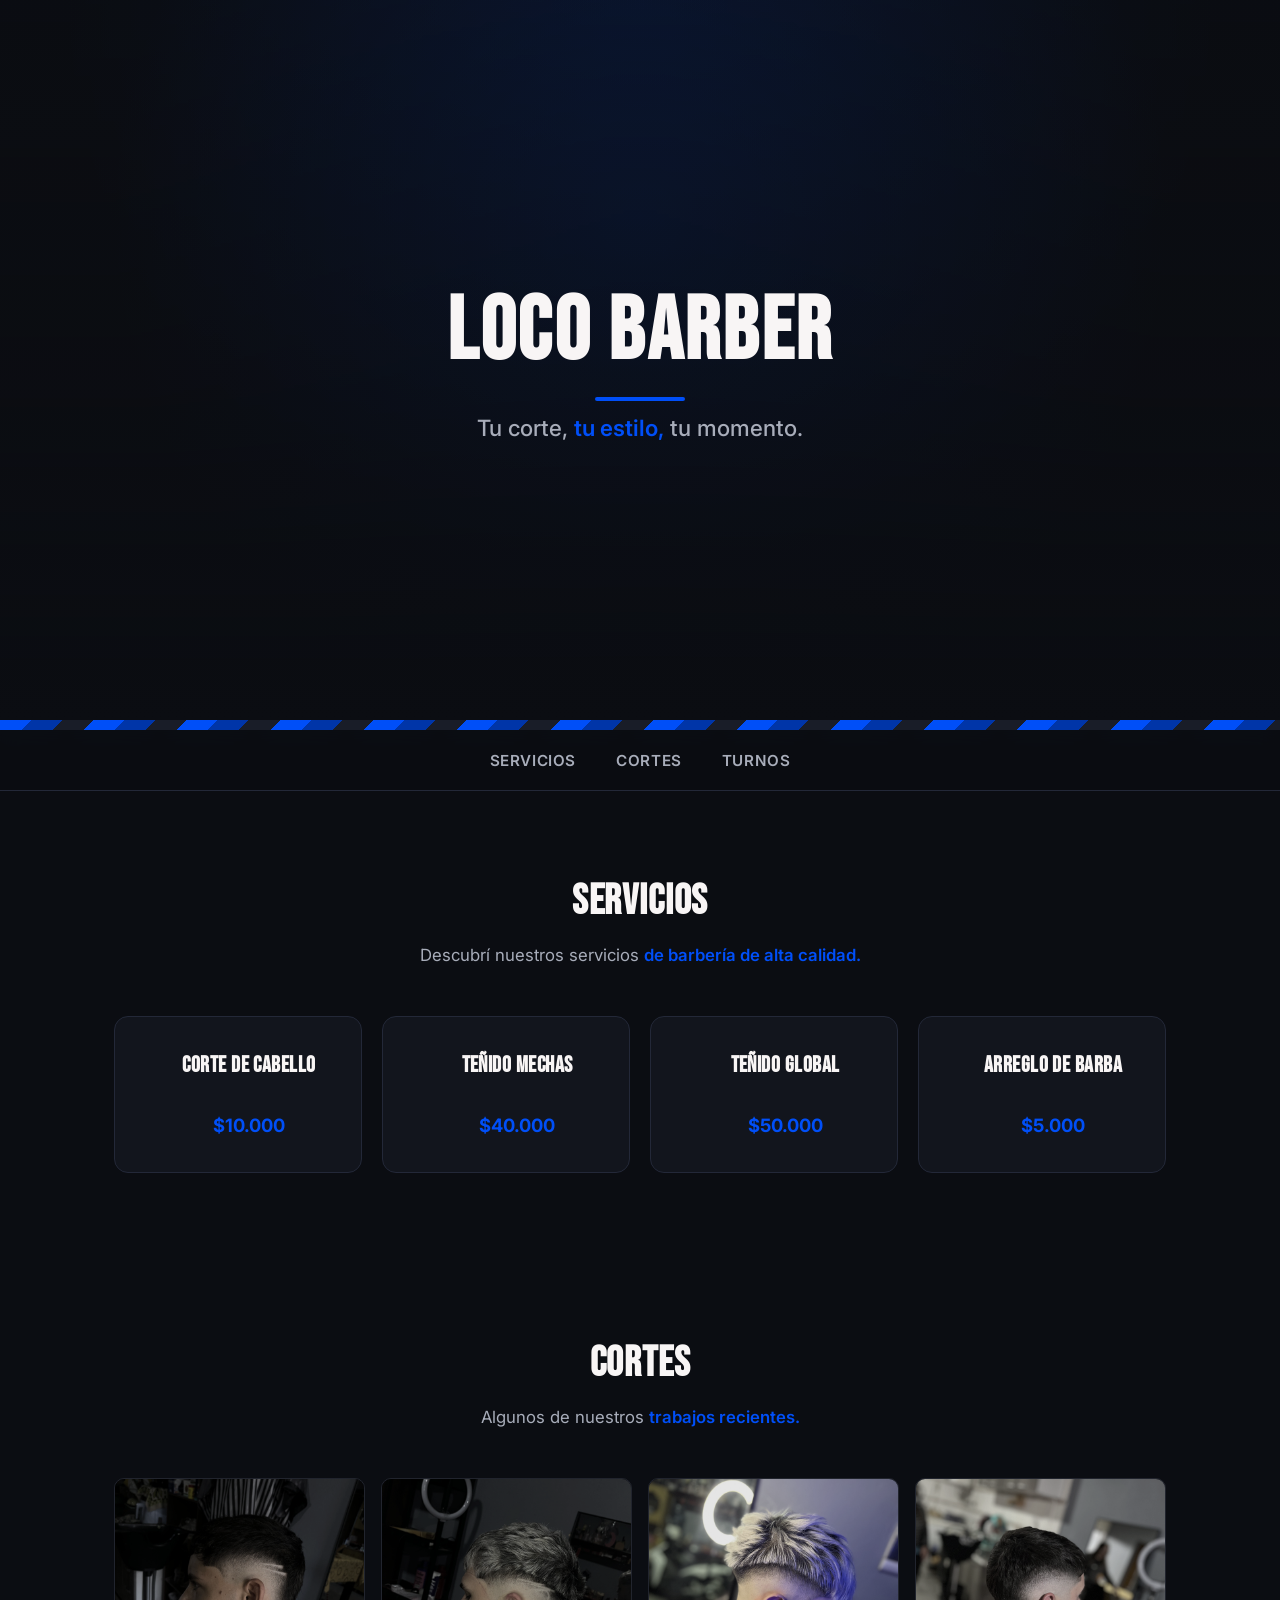
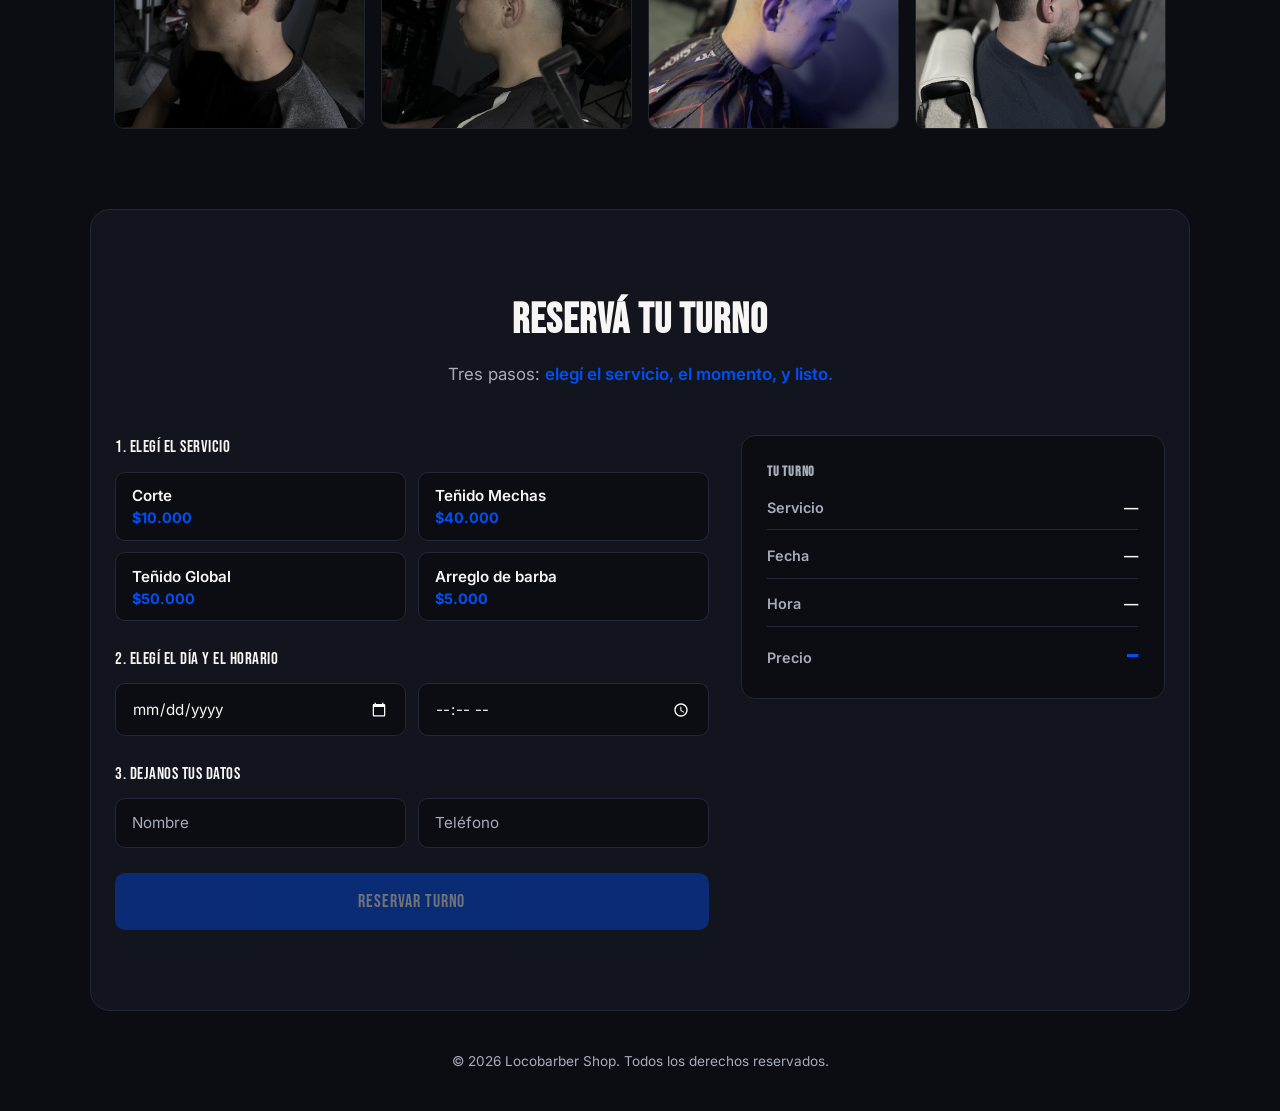
==== index.html @ 19f48268 "Primer commit de Locobarber" ====
<!DOCTYPE html>
<html lang="es">
<head>
    <meta charset="UTF-8">
    <meta name="viewport" content="width=device-width, initial-scale=1.0">
    <title>Locobarber Shop</title>

    <link rel="stylesheet" href="estilos.css">
</head>
<body>

    <!-- inicio de la pagina -->
    <div class="logo">
        <video
            class="logo-video"
            id="logoVideo"
            src="img/IMG_0545.MOV"
            poster="img/hero-poster.jpg"
            autoplay
            muted
            loop
            playsinline
        ></video>
        <div class="logo-overlay"></div>
        <div class="logo-contenido">
            <h1>Loco barber</h1>
            <h2>Tu corte, <span>tu estilo,</span> tu momento.</h2>
        </div>
    </div>

    <div class="franja"></div>

    <nav>
        <ul>
            <li><a href="#servicios">Servicios</a></li>
            <li><a href="#galeria">Cortes</a></li>
            <li><a href="#turnos">Turnos</a></li>
        </ul>
    </nav>

    <main>
        <!-- parte de servicios -->
        <section id="servicios">
            <h2>Servicios</h2>
            <p>Descubrí nuestros servicios <span>de barbería de alta calidad.</span></p>

            <div class="servicios">
                <div class="servicios">
                    <h3>Corte de cabello</h3>
                    <p>$10.000</p>
                </div>
                <div class="servicios">
                    <h3>Teñido Mechas</h3>
                    <p>$40.000</p>
                </div>
                <div class="servicios">
                    <h3>Teñido Global</h3>
                    <p>$50.000</p>
                </div>
                <div class="servicios">
                    <h3>Arreglo de barba</h3>
                    <p>$5.000</p>
                </div>
            </div>
        </section>

        <!-- galería -->
        <section id="galeria">
            <h2>Cortes</h2>
            <p>Algunos de nuestros <span>trabajos recientes.</span></p>

            <div class="galeria">
                <img src="img/IMG_0510_resultado.jpg" alt="Corte de cabello 1" loading="lazy">
                <img src="img/IMG_1416_resultado.jpg" alt="Corte de cabello 2" loading="lazy">
                <img src="img/IMG_0569_resultado.jpg" alt="Corte de cabello 3" loading="lazy">
                <img src="img/IMG_3129_resultado.jpg" alt="Corte de cabello 4" loading="lazy">
            </div>
        </section>

        <!-- parte de turnos -->
        <section id="turnos">
            <h2>Reservá tu turno</h2>
            <p>Tres pasos: <span>elegí el servicio, el momento, y listo.</span></p>

            <div class="turnos-wrap" id="turnosWrap">

                <form id="formulario" novalidate>

                    <div class="campo">
                        <label>1. Elegí el servicio</label>
                        <div class="chips" id="chipsServicio">
                            <button type="button" class="chip" data-valor="Corte" data-precio="$10.000">
                                <span class="chip-nombre">Corte</span>
                                <span class="chip-precio">$10.000</span>
                            </button>
                            <button type="button" class="chip" data-valor="Teñido Mechas" data-precio="$40.000">
                                <span class="chip-nombre">Teñido Mechas</span>
                                <span class="chip-precio">$40.000</span>
                            </button>
                            <button type="button" class="chip" data-valor="Teñido Global" data-precio="$50.000">
                                <span class="chip-nombre">Teñido Global</span>
                                <span class="chip-precio">$50.000</span>
                            </button>
                            <button type="button" class="chip" data-valor="Arreglo de barba" data-precio="$5.000">
                                <span class="chip-nombre">Arreglo de barba</span>
                                <span class="chip-precio">$5.000</span>
                            </button>
                        </div>
                        <input type="hidden" id="servicio" required>
                    </div>

                    <div class="campo">
                        <label>2. Elegí el día y el horario</label>
                        <div class="campo-fila">
                            <input type="date" id="fecha" aria-label="Fecha" required>
                            <input type="time" id="hora" aria-label="Hora" required>
                        </div>
                    </div>

                    <div class="campo">
                        <label>3. Dejanos tus datos</label>
                        <div class="campo-fila">
                            <input type="text" id="nombre" placeholder="Nombre" aria-label="Nombre" required>
                            <input type="tel" id="telefono" placeholder="Teléfono" aria-label="Teléfono" required>
                        </div>
                    </div>

                    <button type="submit" class="btn-reservar" id="btnReservar" disabled>
                        Reservar turno
                    </button>
                </form>

                <aside class="resumen" id="resumen" aria-live="polite">
                    <span class="resumen-etiqueta">Tu turno</span>
                    <div class="resumen-linea">
                        <span>Servicio</span>
                        <strong id="resServicio">—</strong>
                    </div>
                    <div class="resumen-linea">
                        <span>Fecha</span>
                        <strong id="resFecha">—</strong>
                    </div>
                    <div class="resumen-linea">
                        <span>Hora</span>
                        <strong id="resHora">—</strong>
                    </div>
                    <div class="resumen-linea resumen-precio">
                        <span>Precio</span>
                        <strong id="resPrecio">—</strong>
                    </div>
                </aside>

            </div>

            <div class="confirmacion" id="confirmacion" hidden>
                <div class="confirmacion-check">✓</div>
                <h3>¡Turno reservado!</h3>
                <p id="confirmacionTexto"></p>
                <button type="button" class="btn-reservar btn-secundario" id="btnNuevo">
                    Reservar otro turno
                </button>
            </div>
        </section>
    </main>

    <footer>
        <p>© 2026 Locobarber Shop. Todos los derechos reservados.</p>
    </footer>

    <script src="script.js"></script>
</body>
</html>
---- estilos.css ----
/* ============================================
   LOCOBARBER SHOP — hoja de estilos
   Paleta basada en el azul original:
   --azul (acento)   #004ff8
   --azul-profundo   #0035a8
   ============================================ */

@import url('https://fonts.googleapis.com/css2?family=Bebas+Neue&family=Inter:wght@400;500;600;700&display=swap');

:root{
    --azul: #004ff8;
    --azul-profundo: #0035a8;
    --fondo: #0b0d12;
    --superficie: #12151d;
    --superficie-2: #191d28;
    --borde: #232838;
    --texto: #f8f5f5;
    --texto-tenue: #a8adba;

    --display: 'Bebas Neue', sans-serif;
    --cuerpo: 'Inter', system-ui, sans-serif;
}

*{
    margin: 0;
    padding: 0;
    box-sizing: border-box;
}

html{
    scroll-behavior: smooth;
}

body{
    background: var(--fondo);
    color: var(--texto);
    font-family: var(--cuerpo);
    line-height: 1.5;
}

/* ---------- Franja de barbero (elemento de firma) ---------- */
.franja{
    height: 10px;
    width: 100%;
    background: repeating-linear-gradient(
        135deg,
        var(--azul) 0px,
        var(--azul) 22px,
        var(--azul-profundo) 22px,
        var(--azul-profundo) 44px,
        var(--superficie-2) 44px,
        var(--superficie-2) 66px
    );
}

/* ---------- Navegación ---------- */
nav{
    position: sticky;
    top: 0;
    z-index: 50;
    display: flex;
    justify-content: center;
    background: rgba(11, 13, 18, 0.85);
    backdrop-filter: blur(10px);
    border-bottom: 1px solid var(--borde);
}

nav ul{
    display: flex;
    gap: 2.5rem;
    list-style: none;
    padding: 1.1rem 1.5rem;
}

nav a{
    color: var(--texto-tenue);
    text-decoration: none;
    font-weight: 600;
    font-size: 0.95rem;
    letter-spacing: 0.04em;
    text-transform: uppercase;
    transition: color 0.2s ease;
    position: relative;
}

nav a::after{
    content: "";
    position: absolute;
    left: 0;
    bottom: -4px;
    width: 0;
    height: 2px;
    background: var(--azul);
    transition: width 0.25s ease;
}

nav a:hover{
    color: var(--texto);
}

nav a:hover::after{
    width: 100%;
}

/* ---------- Logo / Hero con video de fondo ---------- */
.logo{
    position: relative;
    min-height: min(88vh, 720px);
    display: flex;
    align-items: center;
    justify-content: center;
    text-align: center;
    overflow: hidden;
    background:
        radial-gradient(circle at 50% 0%, rgba(0, 79, 248, 0.16), transparent 60%),
        var(--fondo);
}

.logo-video{
    position: absolute;
    inset: 0;
    width: 100%;
    height: 100%;
    object-fit: cover;
    z-index: 0;
}

.logo-overlay{
    position: absolute;
    inset: 0;
    z-index: 1;
    background:
        linear-gradient(180deg, rgba(11, 13, 18, 0.55) 0%, rgba(11, 13, 18, 0.72) 55%, var(--fondo) 100%),
        radial-gradient(circle at 50% 30%, rgba(0, 79, 248, 0.18), transparent 65%);
}

.logo-contenido{
    position: relative;
    z-index: 2;
    padding: 5.5rem 1.5rem 4.5rem;
}

h1{
    font-family: var(--display);
    color: var(--texto);
    font-size: clamp(3rem, 9vw, 5.5rem);
    letter-spacing: 0.03em;
    text-align: center;
    line-height: 0.95;
}

h1 span,
.logo h1{
    color: var(--texto);
}

h1::after{
    content: "";
    display: block;
    width: 90px;
    height: 4px;
    margin: 1.4rem auto 0;
    background: var(--azul);
    border-radius: 2px;
}

h2{
    font-family: var(--display);
    color: var(--texto);
    font-size: clamp(1.8rem, 4vw, 2.6rem);
    letter-spacing: 0.02em;
    text-align: center;
    text-transform: uppercase;
}

.logo h2{
    font-family: var(--cuerpo);
    font-weight: 500;
    font-size: 1.4rem;
    text-transform: none;
    color: var(--texto-tenue);
    margin-top: 0.6rem;
    letter-spacing: normal;
}

span{
    color: var(--azul);
    font-weight: 600;
}

p{
    color: var(--texto-tenue);
    font-size: 1.05rem;
    text-align: center;
}

section{
    padding: 5rem 1.5rem;
    max-width: 1100px;
    margin: 0 auto;
}

section > h2{
    margin-bottom: 0.6rem;
}

section > p{
    max-width: 560px;
    margin: 0 auto 3rem;
}

/* ---------- Servicios ---------- */
.servicios{
    display: grid;
    grid-template-columns: repeat(auto-fit, minmax(220px, 1fr));
    gap: 1.25rem;
}

.servicios .servicios{
    background: var(--superficie);
    border: 1px solid var(--borde);
    border-radius: 14px;
    padding: 2rem 1.5rem;
    text-align: center;
    transition: transform 0.25s ease, border-color 0.25s ease, background 0.25s ease;
}

.servicios .servicios:hover{
    transform: translateY(-6px);
    border-color: var(--azul);
    background: var(--superficie-2);
}

.servicios h3{
    font-family: var(--display);
    letter-spacing: 0.02em;
    font-size: 1.4rem;
    color: var(--texto);
    margin-bottom: 0.6rem;
}

.servicios .servicios p{
    color: var(--azul);
    font-weight: 700;
    font-size: 1.15rem;
}

/* ---------- Galería ---------- */
.galeria{
    display: grid;
    grid-template-columns: repeat(auto-fit, minmax(200px, 1fr));
    gap: 1rem;
}

.galeria img{
    width: 100%;
    height: auto;
    object-fit: cover;
    border-radius: 10px;
    border: 1px solid var(--borde);
    filter: grayscale(35%) brightness(0.9);
    transition: filter 0.3s ease, transform 0.3s ease;
    background: var(--superficie);
}

.galeria img:hover{
    filter: grayscale(0%) brightness(1.05);
    transform: scale(1.05);
}

/* ---------- Turnos: flujo simple de reserva ---------- */
#turnos{
    background: var(--superficie);
    border-radius: 20px;
    border: 1px solid var(--borde);
}

.turnos-wrap{
    display: grid;
    grid-template-columns: 1.4fr 1fr;
    gap: 2rem;
    align-items: start;
}

form{
    display: flex;
    flex-direction: column;
    gap: 1.6rem;
}

.campo{
    text-align: left;
}

.campo > label{
    display: block;
    font-family: var(--display);
    letter-spacing: 0.03em;
    font-size: 1.05rem;
    color: var(--texto);
    margin-bottom: 0.7rem;
}

.campo-fila{
    display: grid;
    grid-template-columns: 1fr 1fr;
    gap: 0.8rem;
}

form input{
    width: 100%;
    padding: 0.9rem 1rem;
    border-radius: 10px;
    border: 1px solid var(--borde);
    background: var(--fondo);
    color: var(--texto);
    font-family: var(--cuerpo);
    font-size: 0.95rem;
    outline: none;
    color-scheme: dark;
    transition: border-color 0.2s ease, box-shadow 0.2s ease;
}

form input::placeholder{
    color: var(--texto-tenue);
}

form input:focus{
    border-color: var(--azul);
    box-shadow: 0 0 0 3px rgba(0, 79, 248, 0.25);
}

/* Chips de servicio */
.chips{
    display: grid;
    grid-template-columns: repeat(2, 1fr);
    gap: 0.7rem;
}

.chip{
    display: flex;
    flex-direction: column;
    align-items: flex-start;
    gap: 0.25rem;
    padding: 0.85rem 1rem;
    border-radius: 10px;
    border: 1px solid var(--borde);
    background: var(--fondo);
    cursor: pointer;
    text-align: left;
    font-family: var(--cuerpo);
    transition: border-color 0.2s ease, background 0.2s ease, transform 0.15s ease;
}

.chip:hover{
    border-color: var(--azul-profundo);
    transform: translateY(-2px);
}

.chip.activo{
    border-color: var(--azul);
    background: rgba(0, 79, 248, 0.12);
    box-shadow: 0 0 0 3px rgba(0, 79, 248, 0.18);
}

.chip-nombre{
    color: var(--texto);
    font-weight: 600;
    font-size: 0.95rem;
}

.chip-precio{
    color: var(--azul);
    font-weight: 700;
    font-size: 0.9rem;
}

/* Botón de reserva */
.btn-reservar{
    padding: 1.05rem;
    border: none;
    border-radius: 10px;
    background: var(--azul);
    color: #fff;
    font-family: var(--display);
    font-size: 1.15rem;
    letter-spacing: 0.05em;
    text-transform: uppercase;
    cursor: pointer;
    transition: background 0.2s ease, transform 0.15s ease, opacity 0.2s ease;
}

.btn-reservar:hover:not(:disabled){
    background: var(--azul-profundo);
    transform: translateY(-2px);
}

.btn-reservar:disabled{
    opacity: 0.4;
    cursor: not-allowed;
}

.btn-secundario{
    background: transparent;
    border: 1px solid var(--azul);
    color: var(--azul);
}

.btn-secundario:hover{
    background: rgba(0, 79, 248, 0.12);
    transform: translateY(-2px);
}

/* Resumen en vivo */
.resumen{
    background: var(--fondo);
    border: 1px solid var(--borde);
    border-radius: 14px;
    padding: 1.6rem;
    position: sticky;
    top: 5.5rem;
    display: flex;
    flex-direction: column;
    gap: 0.9rem;
}

.resumen-etiqueta{
    font-family: var(--display);
    letter-spacing: 0.05em;
    text-transform: uppercase;
    color: var(--texto-tenue);
    font-size: 0.85rem;
}

.resumen-linea{
    display: flex;
    justify-content: space-between;
    align-items: baseline;
    padding-bottom: 0.7rem;
    border-bottom: 1px solid var(--borde);
    font-size: 0.9rem;
}

.resumen-linea span{
    color: var(--texto-tenue);
    text-align: left;
}

.resumen-linea strong{
    color: var(--texto);
    font-weight: 600;
    text-align: right;
}

.resumen-precio{
    border-bottom: none;
    padding-bottom: 0;
}

.resumen-precio strong{
    color: var(--azul);
    font-family: var(--display);
    font-size: 1.3rem;
}

/* Confirmación */
.confirmacion{
    text-align: center;
    max-width: 420px;
    margin: 0 auto;
    padding: 1rem 0 0;
}

.confirmacion-check{
    width: 64px;
    height: 64px;
    margin: 0 auto 1rem;
    border-radius: 50%;
    background: var(--azul);
    color: #fff;
    font-size: 1.8rem;
    display: flex;
    align-items: center;
    justify-content: center;
}

.confirmacion h3{
    font-family: var(--display);
    letter-spacing: 0.02em;
    font-size: 1.8rem;
    color: var(--texto);
    text-transform: uppercase;
    margin-bottom: 0.6rem;
}

.confirmacion p{
    margin-bottom: 1.4rem;
}

@media (max-width: 760px){
    .turnos-wrap{
        grid-template-columns: 1fr;
    }
    .resumen{
        position: static;
    }
}

@media (max-width: 560px){
    .campo-fila,
    .chips{
        grid-template-columns: 1fr;
    }
}

/* ---------- Footer ---------- */
footer{
    padding: 2.5rem 1.5rem;
    text-align: center;
}

footer p{
    font-size: 0.85rem;
    color: var(--texto-tenue);
}

/* ---------- Accesibilidad: foco visible ---------- */
a:focus-visible,
button:focus-visible,
input:focus-visible,
select:focus-visible{
    outline: 2px solid var(--azul);
    outline-offset: 2px;
}

/* ---------- Movimiento reducido ---------- */
@media (prefers-reduced-motion: reduce){
    html{
        scroll-behavior: auto;
    }
    *{
        transition: none !important;
    }
    .logo-video{
        display: none;
    }
}
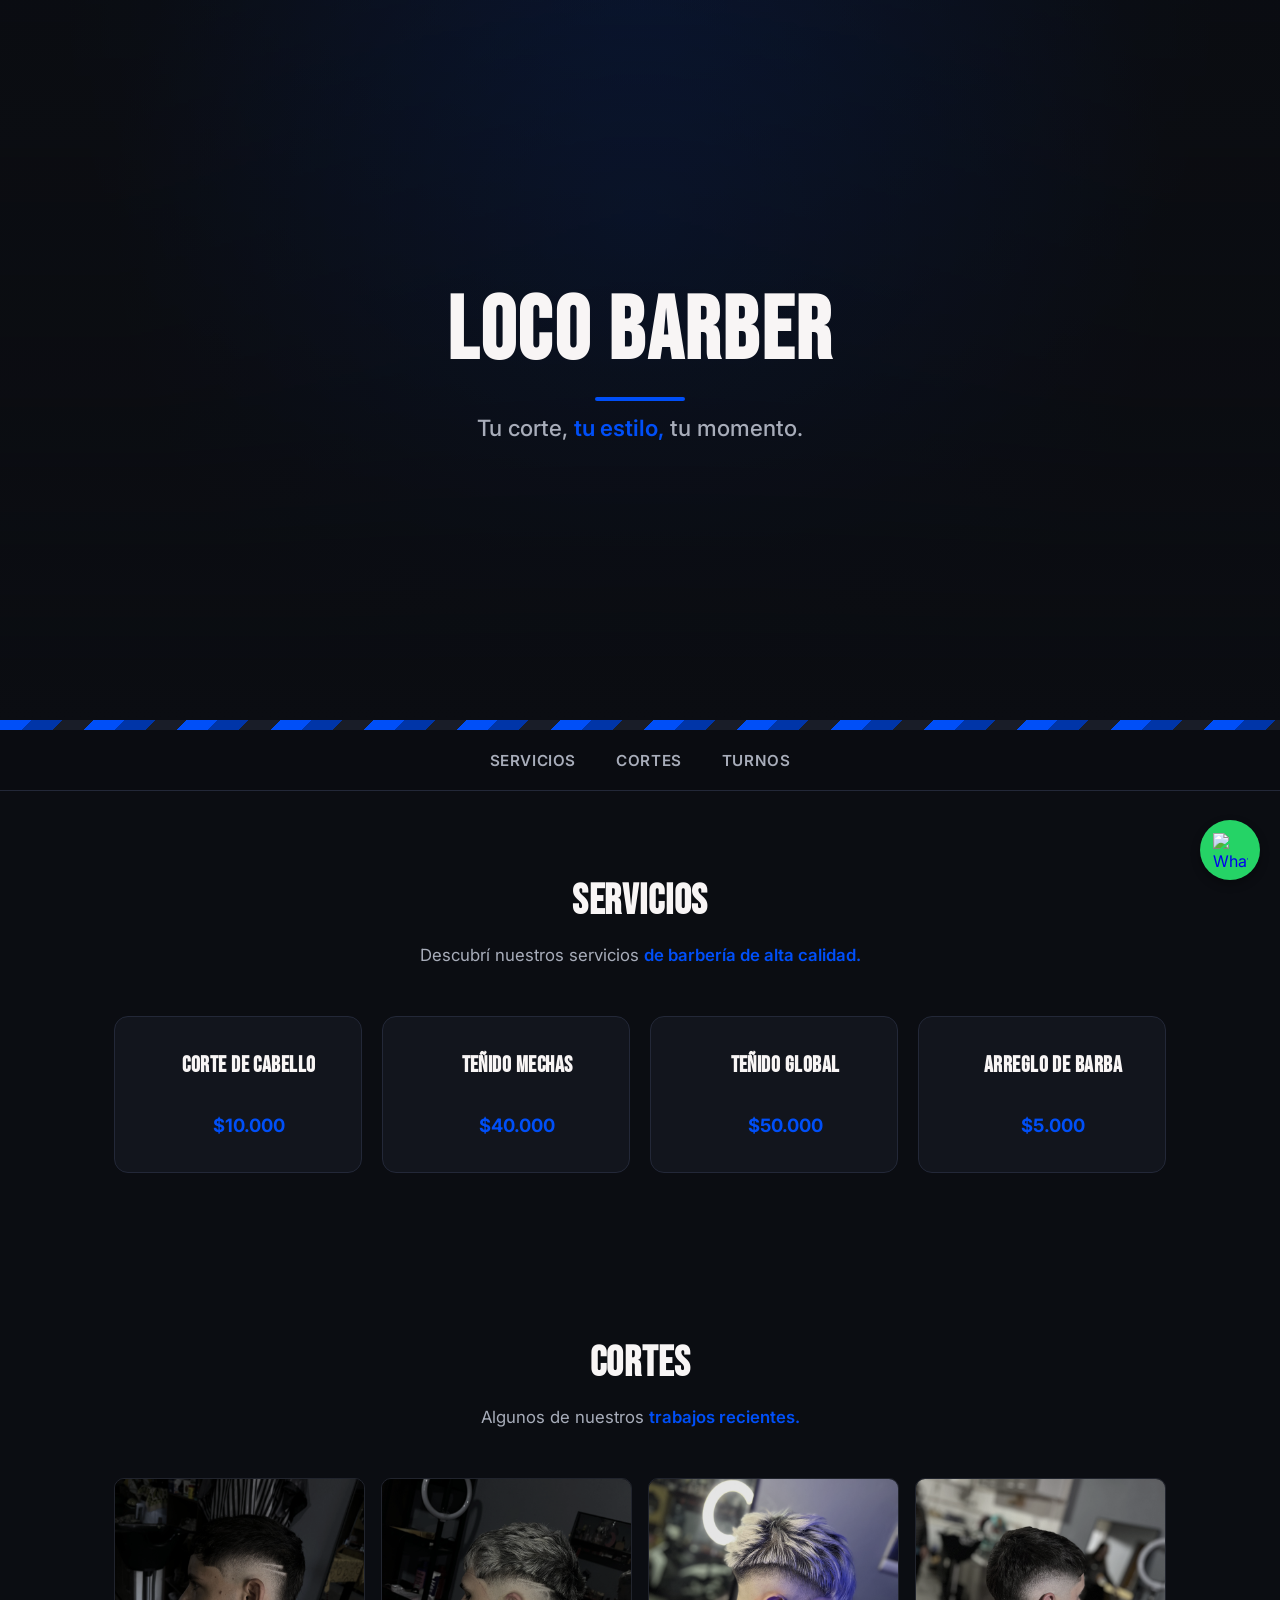
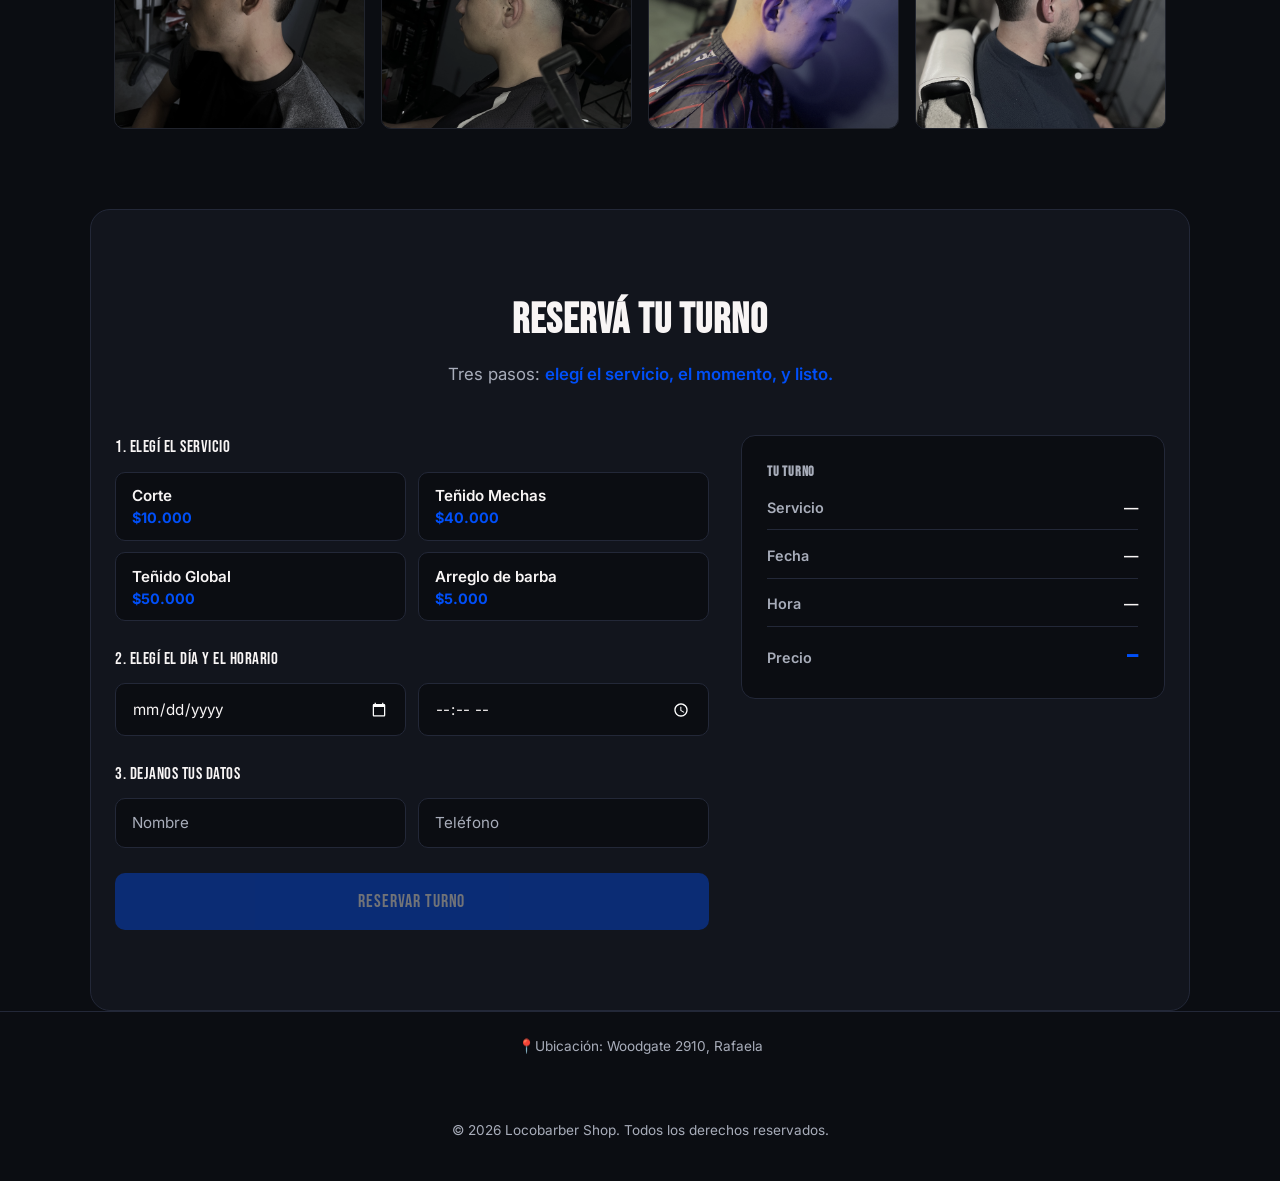
==== commit 513eeed3: "Agrego animaciones y boton de WhatsApp" ====
--- a/index.html
+++ b/index.html
@@ -22,9 +22,11 @@
             playsinline
         ></video>
         <div class="logo-overlay"></div>
+        
+        <!-- Contenedor agregado para que el texto esté por encima de la sombra del video -->
         <div class="logo-contenido">
-            <h1>Loco barber</h1>
-            <h2>Tu corte, <span>tu estilo,</span> tu momento.</h2>
+            <h1 class="titulo-animado">Loco barber</h1>
+            <h2 class="eslogan-animado">Tu corte, <span>tu estilo,</span> tu momento.</h2>
         </div>
     </div>
 
@@ -162,11 +164,20 @@
             </div>
         </section>
     </main>
-
+    <footer class="ubicacion">
+        <p>📍Ubicación: Woodgate 2910, Rafaela</p>
+    </footer>
     <footer>
         <p>© 2026 Locobarber Shop. Todos los derechos reservados.</p>
     </footer>
 
     <script src="script.js"></script>
+
+
+    
+    <!-- Botón de WhatsApp flotante -->
+    <a href="https://wa.me/5493492219775?text=Hola!%20Quiero%20consultar%20por%20un%20turno" class="whatsapp-btn" target="_blank" rel="noopener noreferrer">
+        <img src="https://upload.wikimedia.org/wikipedia/commons/6/6b/WhatsApp.svg" alt="WhatsApp de Loco Barber" />
+    </a>
 </body>
-</html>
+</html>
--- a/estilos.css
+++ b/estilos.css
@@ -523,6 +523,11 @@
     font-size: 0.85rem;
     color: var(--texto-tenue);
 }
+.ubicacion{
+    padding: 1.5rem;
+    text-align: center;
+    border-top: 1px solid var(--borde);
+}
 
 /* ---------- Accesibilidad: foco visible ---------- */
 a:focus-visible,
@@ -545,3 +550,65 @@
         display: none;
     }
 }
+
+
+/* ============================================
+   NUEVAS ANIMACIONES Y BOTÓN WHATSAPP
+   ============================================ */
+
+/* --- Animaciones de Inicio --- */
+@keyframes aparecer {
+    from {
+        opacity: 0;
+        transform: translateY(30px);
+    }
+    to {
+        opacity: 1;
+        transform: translateY(0);
+    }
+}
+
+.titulo-animado {
+    opacity: 1;
+    animation-name: aparecer;
+    animation-duration: 1s;
+    animation-timing-function: ease-out;
+    animation-fill-mode: forwards;
+}
+
+.eslogan-animado {
+    opacity: 0;
+    animation-name: aparecer;
+    animation-duration: 1s;
+    animation-timing-function: ease-out;
+    animation-delay: 0.5s;
+    animation-fill-mode: forwards;
+}
+
+/* --- Estilo Botón WhatsApp --- */
+.whatsapp-btn {
+    position: fixed;
+    bottom: 20px;
+    right: 20px;
+    width: 60px;
+    height: 60px;
+    background-color: #25d366;
+    border-radius: 50%;
+    box-shadow: 0px 4px 10px rgba(0, 0, 0, 0.3);
+    display: flex;
+    justify-content: center;
+    align-items: center;
+    z-index: 1000;
+    transition: transform 0.3s ease, box-shadow 0.3s ease;
+}
+
+.whatsapp-btn img {
+    width: 35px;
+    height: 35px;
+}
+
+.whatsapp-btn:hover {
+    transform: scale(1.1);
+    box-shadow: 0px 6px 15px rgba(0, 0, 0, 0.4);
+    background-color: #20b358;
+}
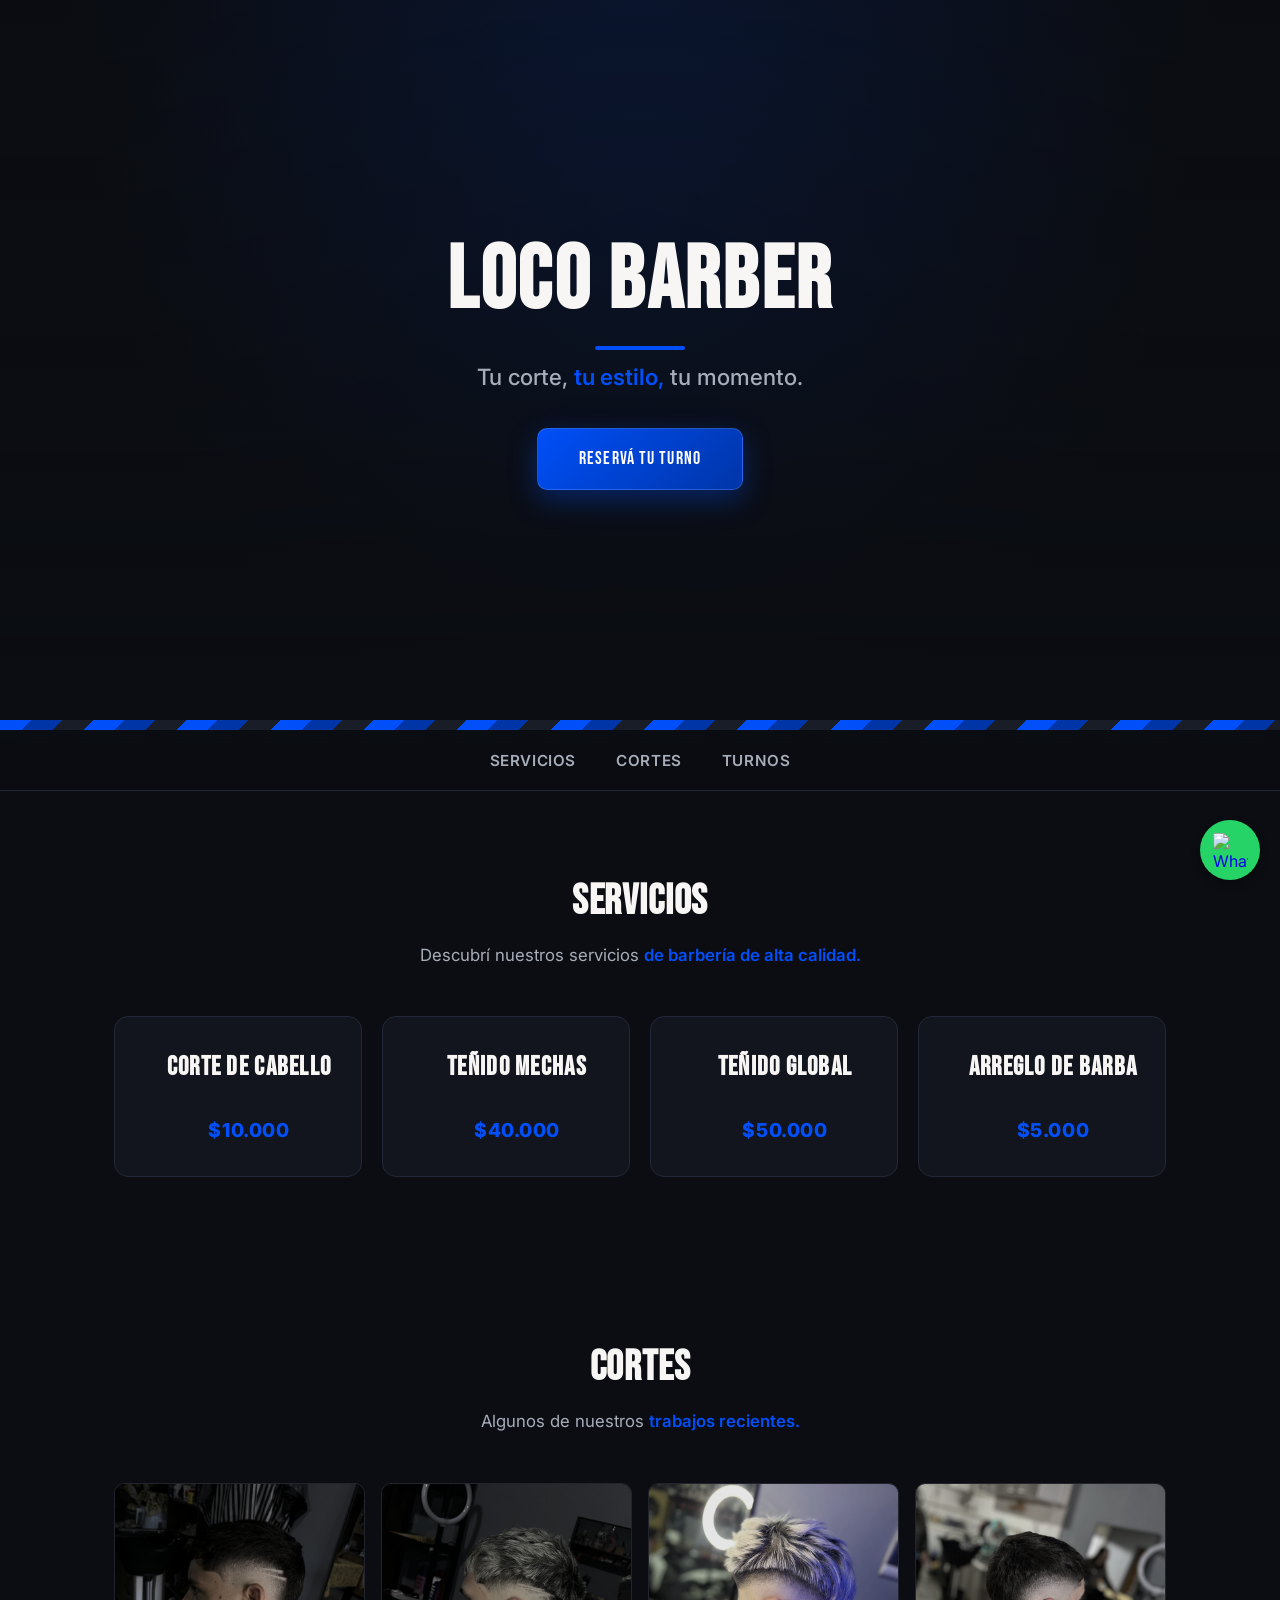
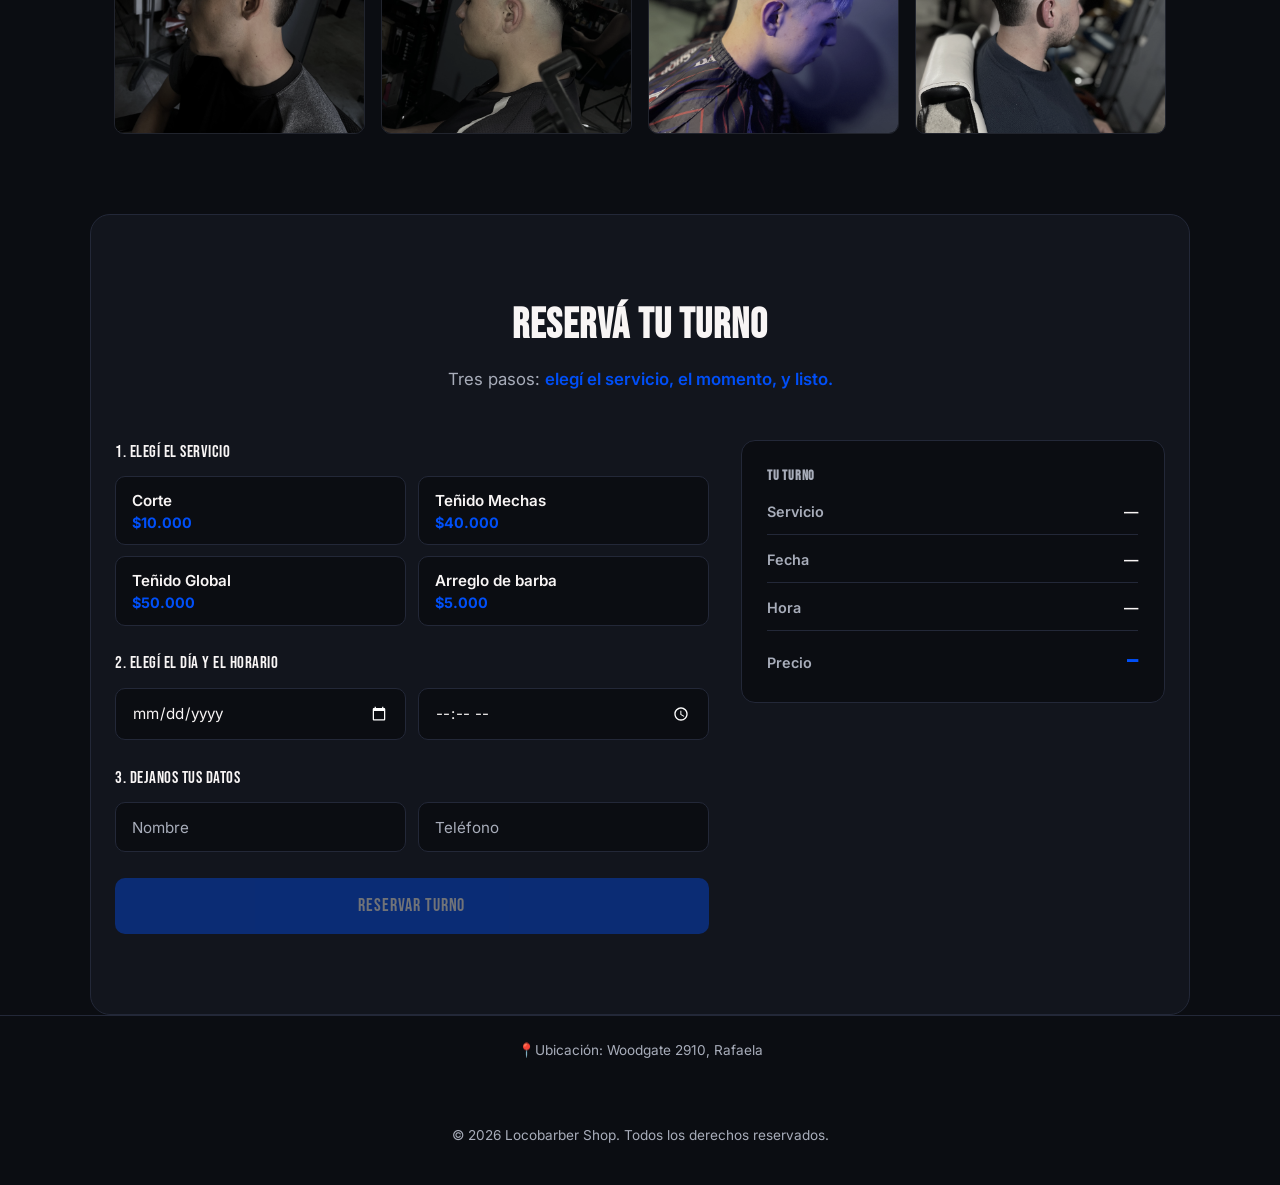
==== commit b93f5cd7: "actualizacion de index, estilos, script" ====
--- a/index.html
+++ b/index.html
@@ -27,6 +27,7 @@
         <div class="logo-contenido">
             <h1 class="titulo-animado">Loco barber</h1>
             <h2 class="eslogan-animado">Tu corte, <span>tu estilo,</span> tu momento.</h2>
+            <a href="#turnos" class="btn-hero boton-animado">Reservá tu turno</a>
         </div>
     </div>
 
@@ -47,22 +48,22 @@
             <p>Descubrí nuestros servicios <span>de barbería de alta calidad.</span></p>
 
             <div class="servicios">
-                <div class="servicios">
+                <button type="button" class="servicios" data-servicio="Corte">
                     <h3>Corte de cabello</h3>
                     <p>$10.000</p>
-                </div>
-                <div class="servicios">
+                </button>
+                <button type="button" class="servicios" data-servicio="Teñido Mechas">
                     <h3>Teñido Mechas</h3>
                     <p>$40.000</p>
-                </div>
-                <div class="servicios">
+                </button>
+                <button type="button" class="servicios" data-servicio="Teñido Global">
                     <h3>Teñido Global</h3>
                     <p>$50.000</p>
-                </div>
-                <div class="servicios">
+                </button>
+                <button type="button" class="servicios" data-servicio="Arreglo de barba">
                     <h3>Arreglo de barba</h3>
                     <p>$5.000</p>
-                </div>
+                </button>
             </div>
         </section>
 
--- a/estilos.css
+++ b/estilos.css
@@ -222,27 +222,68 @@
     border-radius: 14px;
     padding: 2rem 1.5rem;
     text-align: center;
-    transition: transform 0.25s ease, border-color 0.25s ease, background 0.25s ease;
+    transition: transform 0.25s ease, border-color 0.25s ease, background 0.25s ease, box-shadow 0.25s ease;
+    position: relative;
+    overflow: hidden;
+    width: 100%;
+    font: inherit;
+    color: inherit;
+    cursor: pointer;
+    appearance: none;
+    -webkit-appearance: none;
 }
 
 .servicios .servicios:hover{
     transform: translateY(-6px);
     border-color: var(--azul);
     background: var(--superficie-2);
+    box-shadow: 0 12px 30px rgba(0, 79, 248, 0.25);
+}
+
+.servicios .servicios:active{
+    transform: translateY(-3px) scale(0.97);
+}
+
+/* onda azul al tocar, igual que el botón del hero */
+.servicios .servicios::after{
+    content: "";
+    position: absolute;
+    top: 50%;
+    left: 50%;
+    width: 24px;
+    height: 24px;
+    background: rgba(0, 79, 248, 0.4);
+    border-radius: 50%;
+    transform: translate(-50%, -50%) scale(0);
+    opacity: 0;
+    pointer-events: none;
+}
+
+.servicios .servicios.clic::after{
+    animation: onda 0.6s ease-out;
+}
+
+@media (prefers-reduced-motion: reduce){
+    .servicios .servicios.clic::after{
+        animation: none;
+    }
 }
 
 .servicios h3{
     font-family: var(--display);
-    letter-spacing: 0.02em;
-    font-size: 1.4rem;
-    color: var(--texto);
-    margin-bottom: 0.6rem;
+    letter-spacing: 0.05em;
+    text-transform: uppercase;
+    font-size: 1.6rem;
+    color: var(--texto);
+    margin-bottom: 0.5rem;
 }
 
 .servicios .servicios p{
     color: var(--azul);
-    font-weight: 700;
-    font-size: 1.15rem;
+    font-family: var(--cuerpo);
+    font-weight: 800;
+    letter-spacing: 0.03em;
+    font-size: 1.2rem;
 }
 
 /* ---------- Galería ---------- */
@@ -585,6 +626,81 @@
     animation-fill-mode: forwards;
 }
 
+.boton-animado {
+    opacity: 0;
+    animation-name: aparecer;
+    animation-duration: 1s;
+    animation-timing-function: ease-out;
+    animation-delay: 1s;
+    animation-fill-mode: forwards;
+}
+
+/* --- Botón CTA del hero: "Reservá tu turno" --- */
+.btn-hero {
+    position: relative;
+    display: inline-block;
+    margin-top: 2.2rem;
+    padding: 1rem 2.6rem;
+    overflow: hidden;
+    background: linear-gradient(135deg, var(--azul), var(--azul-profundo));
+    color: #fff;
+    font-family: var(--display);
+    font-size: 1.15rem;
+    letter-spacing: 0.06em;
+    text-transform: uppercase;
+    text-decoration: none;
+    border-radius: 10px;
+    border: 1px solid rgba(255, 255, 255, 0.15);
+    box-shadow: 0 10px 28px rgba(0, 79, 248, 0.35);
+    transition: transform 0.2s ease, box-shadow 0.2s ease, background 0.3s ease;
+}
+
+.btn-hero:hover{
+    transform: translateY(-3px);
+    background: linear-gradient(135deg, var(--azul-profundo), var(--azul));
+    box-shadow: 0 14px 34px rgba(0, 79, 248, 0.5);
+}
+
+.btn-hero:active{
+    transform: translateY(-1px) scale(0.96);
+}
+
+/* onda expansiva al tocar el botón */
+.btn-hero::after{
+    content: "";
+    position: absolute;
+    top: 50%;
+    left: 50%;
+    width: 24px;
+    height: 24px;
+    background: rgba(255, 255, 255, 0.55);
+    border-radius: 50%;
+    transform: translate(-50%, -50%) scale(0);
+    opacity: 0;
+    pointer-events: none;
+}
+
+.btn-hero.clic::after{
+    animation: onda 0.6s ease-out;
+}
+
+@keyframes onda{
+    from{
+        transform: translate(-50%, -50%) scale(0);
+        opacity: 0.6;
+    }
+    to{
+        transform: translate(-50%, -50%) scale(9);
+        opacity: 0;
+    }
+}
+
+@media (prefers-reduced-motion: reduce){
+    .btn-hero.clic::after{
+        animation: none;
+    }
+}
+
 /* --- Estilo Botón WhatsApp --- */
 .whatsapp-btn {
     position: fixed;
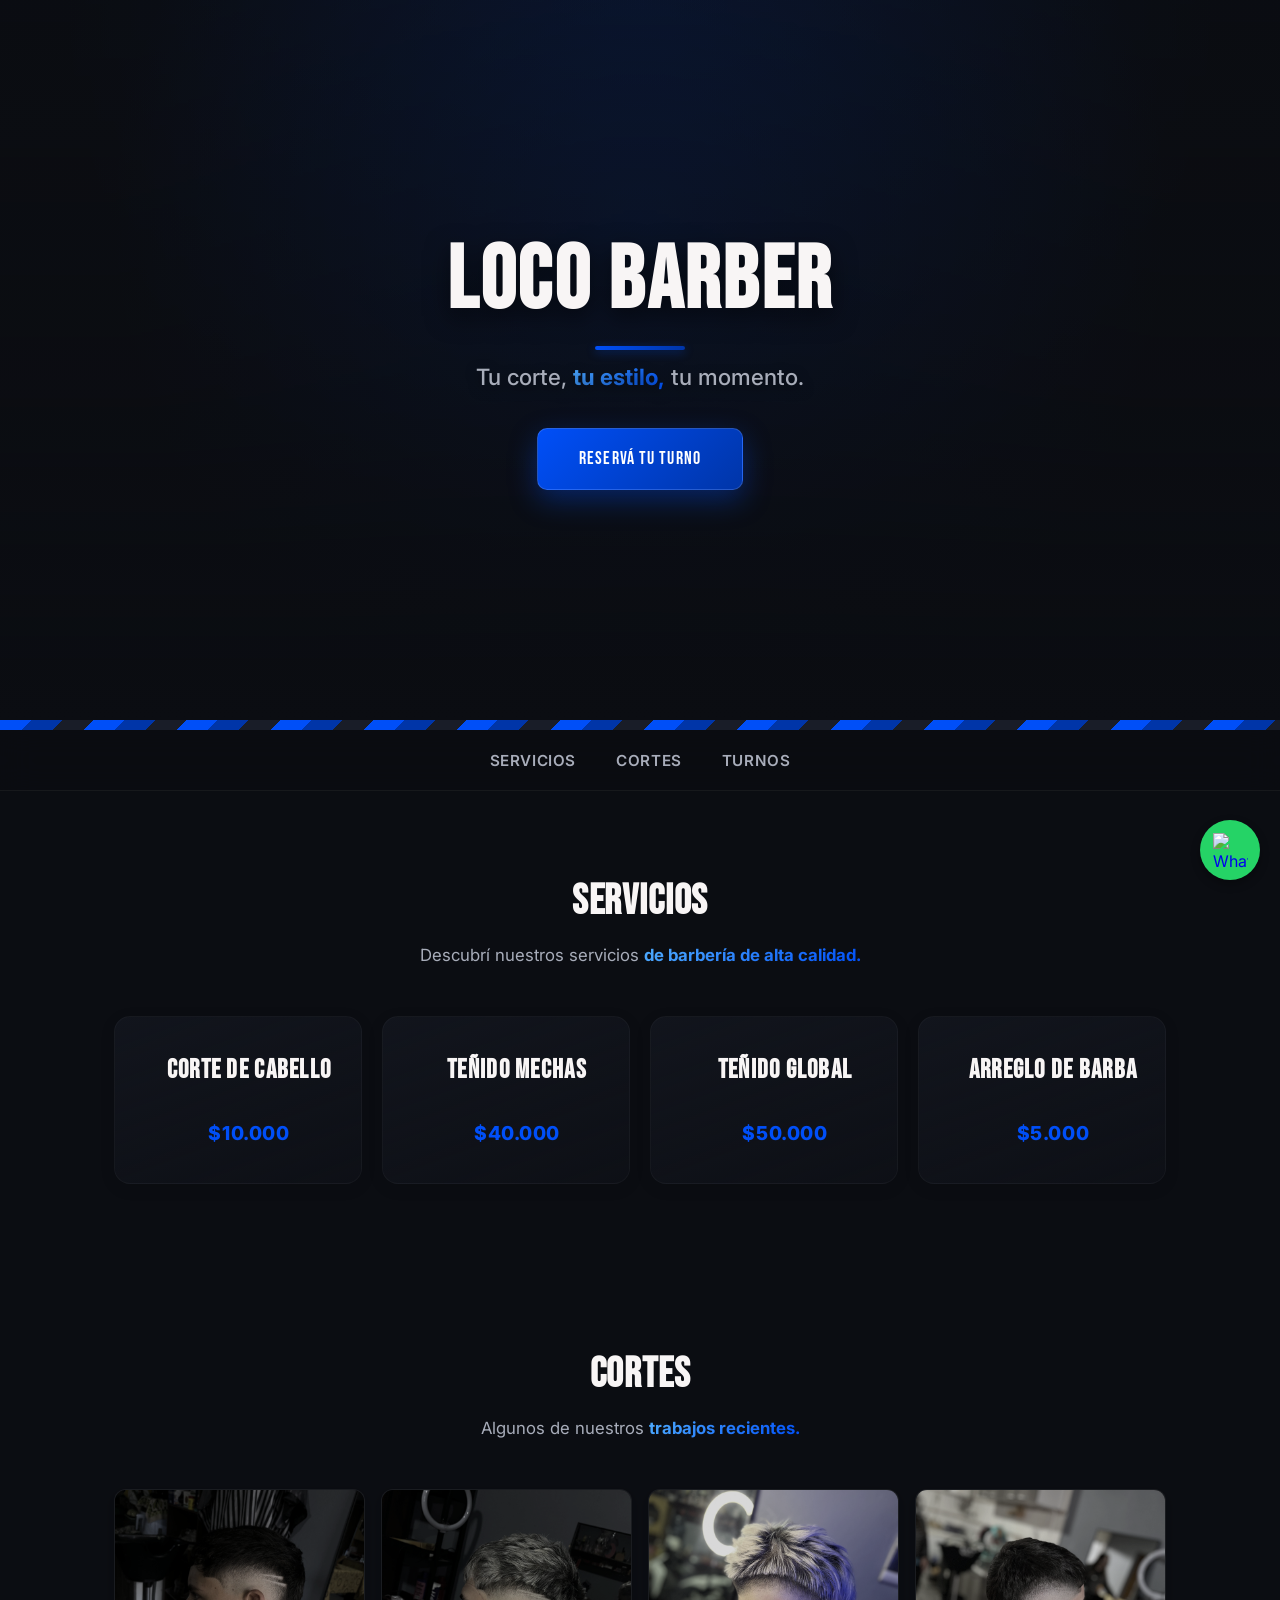
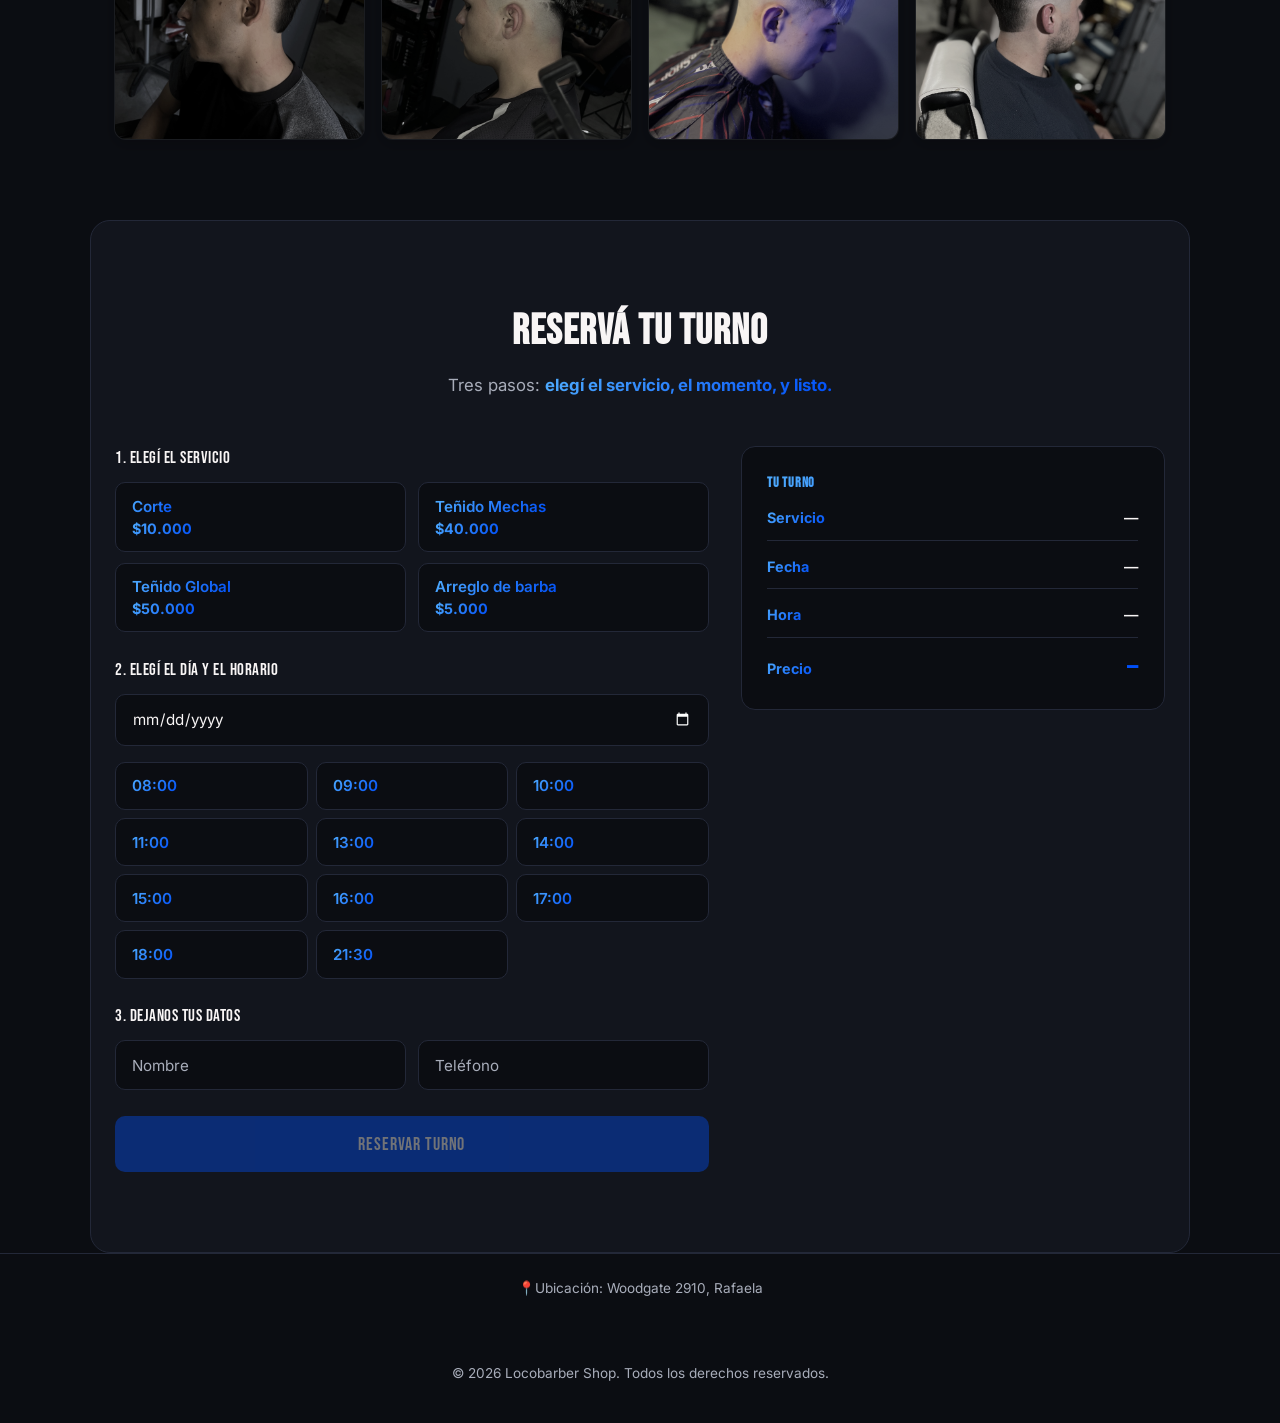
==== commit c1bb2ee1: "actualizacion de web, dise, y apartado de admin" ====
--- a/index.html
+++ b/index.html
@@ -4,7 +4,8 @@
     <meta charset="UTF-8">
     <meta name="viewport" content="width=device-width, initial-scale=1.0">
     <title>Locobarber Shop</title>
-
+    <meta name="description" content="Locobarber Shop - Barbería de alta calidad en Rafaela. Reservá tu turno para cortes, teñidos y arreglos de barba.">
+    <link rel="icon" href="img/Logo.png" >
     <link rel="stylesheet" href="estilos.css">
 </head>
 <body>
@@ -44,23 +45,23 @@
     <main>
         <!-- parte de servicios -->
         <section id="servicios">
-            <h2>Servicios</h2>
-            <p>Descubrí nuestros servicios <span>de barbería de alta calidad.</span></p>
+            <h2 class="reveal">Servicios</h2>
+            <p class="reveal">Descubrí nuestros servicios <span>de barbería de alta calidad.</span></p>
 
             <div class="servicios">
-                <button type="button" class="servicios" data-servicio="Corte">
+                <button type="button" class="servicios reveal" data-servicio="Corte">
                     <h3>Corte de cabello</h3>
                     <p>$10.000</p>
                 </button>
-                <button type="button" class="servicios" data-servicio="Teñido Mechas">
+                <button type="button" class="servicios reveal" data-servicio="Teñido Mechas">
                     <h3>Teñido Mechas</h3>
                     <p>$40.000</p>
                 </button>
-                <button type="button" class="servicios" data-servicio="Teñido Global">
+                <button type="button" class="servicios reveal" data-servicio="Teñido Global">
                     <h3>Teñido Global</h3>
                     <p>$50.000</p>
                 </button>
-                <button type="button" class="servicios" data-servicio="Arreglo de barba">
+                <button type="button" class="servicios reveal" data-servicio="Arreglo de barba">
                     <h3>Arreglo de barba</h3>
                     <p>$5.000</p>
                 </button>
@@ -69,14 +70,14 @@
 
         <!-- galería -->
         <section id="galeria">
-            <h2>Cortes</h2>
-            <p>Algunos de nuestros <span>trabajos recientes.</span></p>
+            <h2 class="reveal">Cortes</h2>
+            <p class="reveal">Algunos de nuestros <span>trabajos recientes.</span></p>
 
             <div class="galeria">
-                <img src="img/IMG_0510_resultado.jpg" alt="Corte de cabello 1" loading="lazy">
-                <img src="img/IMG_1416_resultado.jpg" alt="Corte de cabello 2" loading="lazy">
-                <img src="img/IMG_0569_resultado.jpg" alt="Corte de cabello 3" loading="lazy">
-                <img src="img/IMG_3129_resultado.jpg" alt="Corte de cabello 4" loading="lazy">
+                <img src="img/IMG_0510_resultado.jpg" alt="Corte de cabello 1" loading="lazy" class="reveal">
+                <img src="img/IMG_1416_resultado.jpg" alt="Corte de cabello 2" loading="lazy" class="reveal">
+                <img src="img/IMG_0569_resultado.jpg" alt="Corte de cabello 3" loading="lazy" class="reveal">
+                <img src="img/IMG_3129_resultado.jpg" alt="Corte de cabello 4" loading="lazy" class="reveal">
             </div>
         </section>
 
@@ -114,10 +115,25 @@
 
                     <div class="campo">
                         <label>2. Elegí el día y el horario</label>
-                        <div class="campo-fila">
-                            <input type="date" id="fecha" aria-label="Fecha" required>
-                            <input type="time" id="hora" aria-label="Hora" required>
+                        <!-- El calendario -->
+                        <input type="date" id="fecha" aria-label="Fecha" required style="margin-bottom: 1rem; width: 100%;">
+                        
+                        <!-- Los botones de horarios -->
+                        <div class="chips" id="chipsHora" style="grid-template-columns: repeat(3, 1fr); gap: 0.5rem;">
+                            <button type="button" class="chip chip-hora" data-hora="08:00"><span class="chip-nombre">08:00</span></button>
+                            <button type="button" class="chip chip-hora" data-hora="09:00"><span class="chip-nombre">09:00</span></button>
+                            <button type="button" class="chip chip-hora" data-hora="10:00"><span class="chip-nombre">10:00</span></button>
+                            <button type="button" class="chip chip-hora" data-hora="11:00"><span class="chip-nombre">11:00</span></button>
+                            <button type="button" class="chip chip-hora" data-hora="13:00"><span class="chip-nombre">13:00</span></button>
+                            <button type="button" class="chip chip-hora" data-hora="14:00"><span class="chip-nombre">14:00</span></button>
+                            <button type="button" class="chip chip-hora" data-hora="15:00"><span class="chip-nombre">15:00</span></button>
+                            <button type="button" class="chip chip-hora" data-hora="16:00"><span class="chip-nombre">16:00</span></button>
+                            <button type="button" class="chip chip-hora" data-hora="17:00"><span class="chip-nombre">17:00</span></button>
+                            <button type="button" class="chip chip-hora" data-hora="18:00"><span class="chip-nombre">18:00</span></button>
+                            <button type="button" class="chip chip-hora" data-hora="21:30"><span class="chip-nombre">21:30</span></button>
                         </div>
+                        <!-- Acá guardamos la hora seleccionada para mandarla a Python -->
+                        <input type="hidden" id="hora" required>
                     </div>
 
                     <div class="campo">
--- a/estilos.css
+++ b/estilos.css
@@ -60,9 +60,10 @@
     z-index: 50;
     display: flex;
     justify-content: center;
-    background: rgba(11, 13, 18, 0.85);
-    backdrop-filter: blur(10px);
-    border-bottom: 1px solid var(--borde);
+    background: rgba(11, 13, 18, 0.65);
+    backdrop-filter: blur(16px);
+    -webkit-backdrop-filter: blur(16px);
+    border-bottom: 1px solid rgba(255, 255, 255, 0.05);
 }
 
 nav ul{
@@ -147,6 +148,7 @@
     letter-spacing: 0.03em;
     text-align: center;
     line-height: 0.95;
+    text-shadow: 0 8px 24px rgba(0, 0, 0, 0.6);
 }
 
 h1 span,
@@ -160,8 +162,9 @@
     width: 90px;
     height: 4px;
     margin: 1.4rem auto 0;
-    background: var(--azul);
+    background: linear-gradient(90deg, var(--azul), var(--azul-profundo));
     border-radius: 2px;
+    box-shadow: 0 2px 10px rgba(0, 79, 248, 0.4);
 }
 
 h2{
@@ -181,11 +184,14 @@
     color: var(--texto-tenue);
     margin-top: 0.6rem;
     letter-spacing: normal;
+    text-shadow: 0 4px 12px rgba(0, 0, 0, 0.5);
 }
 
 span{
-    color: var(--azul);
-    font-weight: 600;
+    background: linear-gradient(135deg, #4facfe, var(--azul));
+    -webkit-background-clip: text;
+    -webkit-text-fill-color: transparent;
+    font-weight: 700;
 }
 
 p{
@@ -217,10 +223,10 @@
 }
 
 .servicios .servicios{
-    background: var(--superficie);
-    border: 1px solid var(--borde);
-    border-radius: 14px;
-    padding: 2rem 1.5rem;
+    background: linear-gradient(160deg, var(--superficie) 0%, rgba(18, 21, 29, 0.4) 100%);
+    border: 1px solid rgba(255, 255, 255, 0.03);
+    border-radius: 16px;
+    padding: 2.2rem 1.5rem;
     text-align: center;
     transition: transform 0.25s ease, border-color 0.25s ease, background 0.25s ease, box-shadow 0.25s ease;
     position: relative;
@@ -231,17 +237,18 @@
     cursor: pointer;
     appearance: none;
     -webkit-appearance: none;
+    box-shadow: 0 4px 15px rgba(0, 0, 0, 0.1);
 }
 
 .servicios .servicios:hover{
     transform: translateY(-6px);
-    border-color: var(--azul);
-    background: var(--superficie-2);
-    box-shadow: 0 12px 30px rgba(0, 79, 248, 0.25);
+    border-color: rgba(0, 79, 248, 0.4);
+    background: linear-gradient(160deg, var(--superficie-2) 0%, rgba(25, 29, 40, 0.6) 100%);
+    box-shadow: 0 12px 30px rgba(0, 79, 248, 0.15), 0 0 0 1px rgba(0, 79, 248, 0.1) inset;
 }
 
 .servicios .servicios:active{
-    transform: translateY(-3px) scale(0.97);
+    transform: translateY(-2px) scale(0.98);
 }
 
 /* onda azul al tocar, igual que el botón del hero */
@@ -297,16 +304,19 @@
     width: 100%;
     height: auto;
     object-fit: cover;
-    border-radius: 10px;
-    border: 1px solid var(--borde);
-    filter: grayscale(35%) brightness(0.9);
-    transition: filter 0.3s ease, transform 0.3s ease;
+    border-radius: 12px;
+    border: 1px solid rgba(255, 255, 255, 0.05);
+    filter: grayscale(40%) brightness(0.85);
+    transition: filter 0.3s ease, transform 0.3s ease, box-shadow 0.3s ease;
     background: var(--superficie);
+    box-shadow: 0 4px 15px rgba(0, 0, 0, 0.2);
 }
 
 .galeria img:hover{
     filter: grayscale(0%) brightness(1.05);
-    transform: scale(1.05);
+    transform: scale(1.03);
+    box-shadow: 0 10px 25px rgba(0, 79, 248, 0.2);
+    border-color: rgba(0, 79, 248, 0.3);
 }
 
 /* ---------- Turnos: flujo simple de reserva ---------- */
@@ -728,3 +738,28 @@
     box-shadow: 0px 6px 15px rgba(0, 0, 0, 0.4);
     background-color: #20b358;
 }
+
+/* --- Animaciones Reveal con Scroll --- */
+.reveal {
+    opacity: 0;
+    transform: translateY(40px);
+    transition: opacity 0.7s ease-out, transform 0.7s ease-out;
+}
+
+.reveal.visible {
+    opacity: 1;
+    transform: translateY(0);
+}
+
+/* Retraso escalonado para elementos hermanos */
+.servicios > .servicios:nth-child(1) { transition-delay: 0.1s; }
+.servicios > .servicios:nth-child(2) { transition-delay: 0.2s; }
+.servicios > .servicios:nth-child(3) { transition-delay: 0.3s; }
+.servicios > .servicios:nth-child(4) { transition-delay: 0.4s; }
+
+.galeria img:nth-child(1) { transition-delay: 0.1s; }
+.galeria img:nth-child(2) { transition-delay: 0.2s; }
+.galeria img:nth-child(3) { transition-delay: 0.3s; }
+.galeria img:nth-child(4) { transition-delay: 0.4s; }
+
+
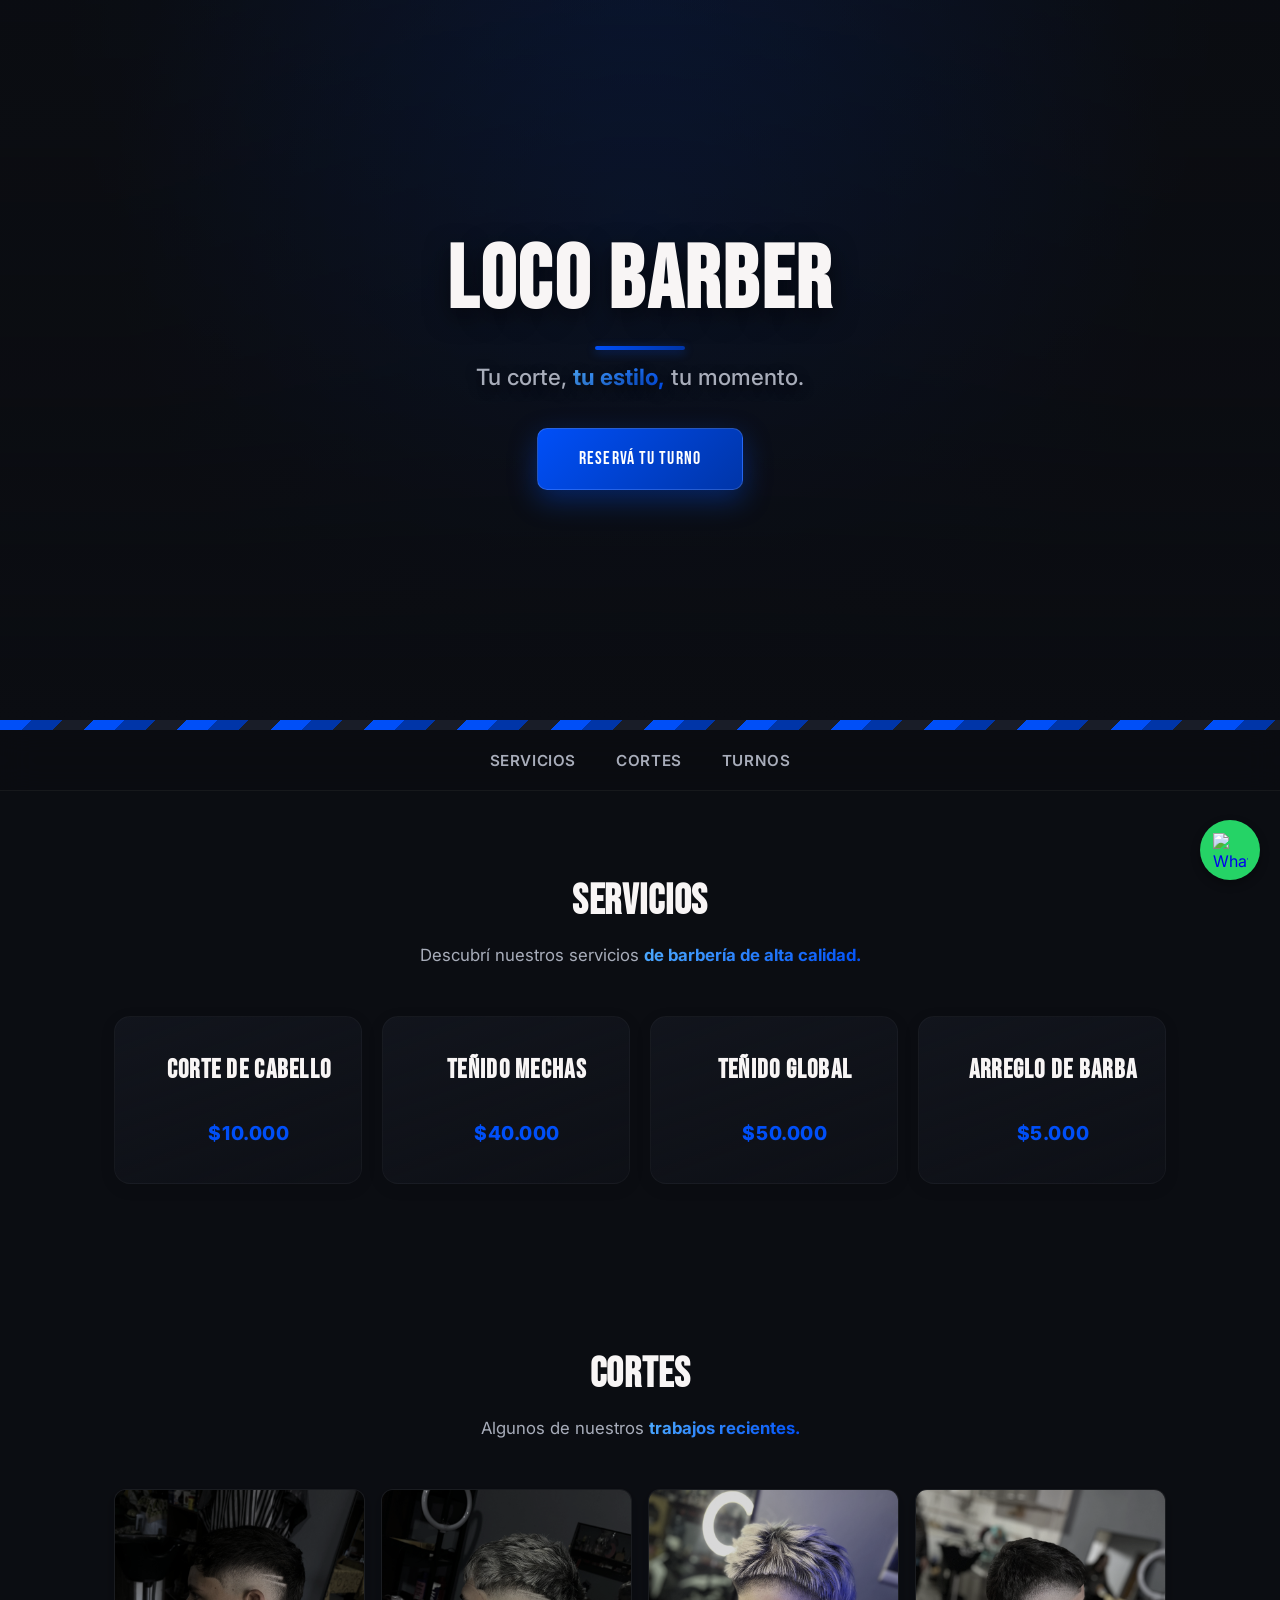
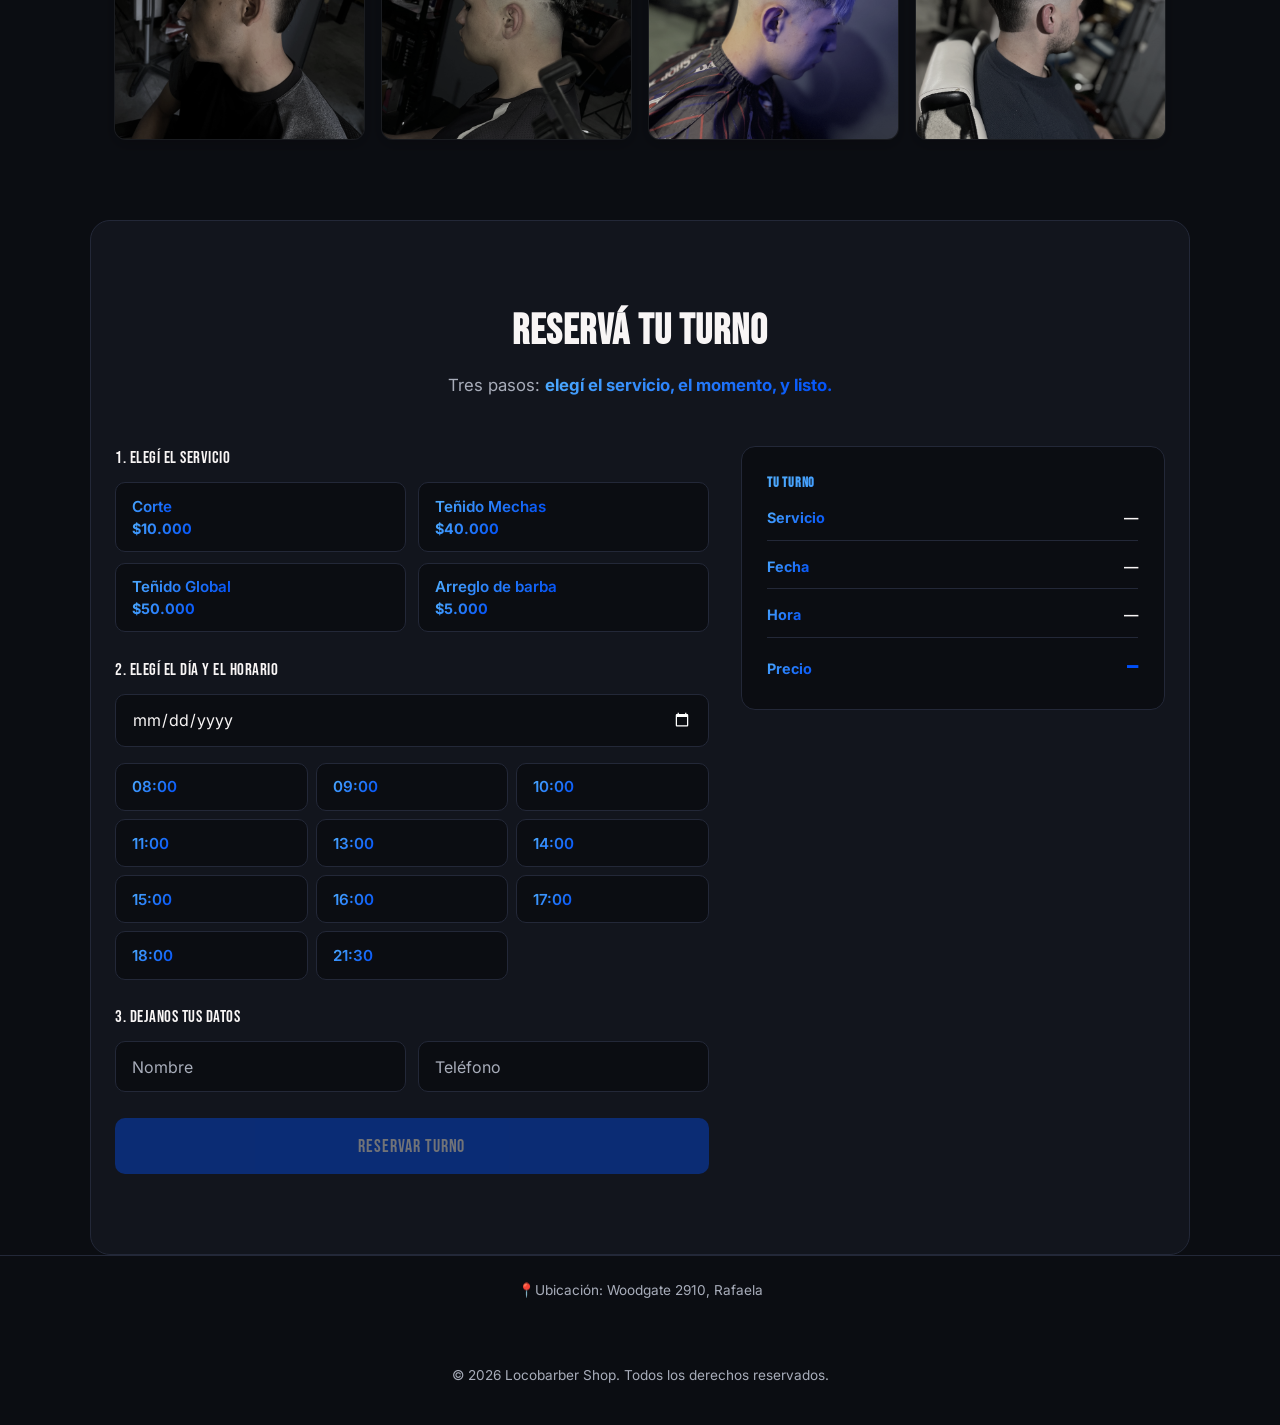
==== commit b8cf1950: "optimizacion de animaciones" ====
--- a/index.html
+++ b/index.html
@@ -26,9 +26,9 @@
         
         <!-- Contenedor agregado para que el texto esté por encima de la sombra del video -->
         <div class="logo-contenido">
-            <h1 class="titulo-animado">Loco barber</h1>
-            <h2 class="eslogan-animado">Tu corte, <span>tu estilo,</span> tu momento.</h2>
-            <a href="#turnos" class="btn-hero boton-animado">Reservá tu turno</a>
+            <h1>Loco barber</h1>
+            <h2>Tu corte, <span>tu estilo,</span> tu momento.</h2>
+            <a href="#turnos" class="btn-hero">Reservá tu turno</a>
         </div>
     </div>
 
@@ -45,23 +45,23 @@
     <main>
         <!-- parte de servicios -->
         <section id="servicios">
-            <h2 class="reveal">Servicios</h2>
-            <p class="reveal">Descubrí nuestros servicios <span>de barbería de alta calidad.</span></p>
+            <h2>Servicios</h2>
+            <p>Descubrí nuestros servicios <span>de barbería de alta calidad.</span></p>
 
             <div class="servicios">
-                <button type="button" class="servicios reveal" data-servicio="Corte">
+                <button type="button" class="servicios" data-servicio="Corte">
                     <h3>Corte de cabello</h3>
                     <p>$10.000</p>
                 </button>
-                <button type="button" class="servicios reveal" data-servicio="Teñido Mechas">
+                <button type="button" class="servicios" data-servicio="Teñido Mechas">
                     <h3>Teñido Mechas</h3>
                     <p>$40.000</p>
                 </button>
-                <button type="button" class="servicios reveal" data-servicio="Teñido Global">
+                <button type="button" class="servicios" data-servicio="Teñido Global">
                     <h3>Teñido Global</h3>
                     <p>$50.000</p>
                 </button>
-                <button type="button" class="servicios reveal" data-servicio="Arreglo de barba">
+                <button type="button" class="servicios" data-servicio="Arreglo de barba">
                     <h3>Arreglo de barba</h3>
                     <p>$5.000</p>
                 </button>
@@ -70,14 +70,14 @@
 
         <!-- galería -->
         <section id="galeria">
-            <h2 class="reveal">Cortes</h2>
-            <p class="reveal">Algunos de nuestros <span>trabajos recientes.</span></p>
+            <h2>Cortes</h2>
+            <p>Algunos de nuestros <span>trabajos recientes.</span></p>
 
             <div class="galeria">
-                <img src="img/IMG_0510_resultado.jpg" alt="Corte de cabello 1" loading="lazy" class="reveal">
-                <img src="img/IMG_1416_resultado.jpg" alt="Corte de cabello 2" loading="lazy" class="reveal">
-                <img src="img/IMG_0569_resultado.jpg" alt="Corte de cabello 3" loading="lazy" class="reveal">
-                <img src="img/IMG_3129_resultado.jpg" alt="Corte de cabello 4" loading="lazy" class="reveal">
+                <img src="img/IMG_0510_resultado.jpg" alt="Corte de cabello 1" loading="lazy">
+                <img src="img/IMG_1416_resultado.jpg" alt="Corte de cabello 2" loading="lazy">
+                <img src="img/IMG_0569_resultado.jpg" alt="Corte de cabello 3" loading="lazy">
+                <img src="img/IMG_3129_resultado.jpg" alt="Corte de cabello 4" loading="lazy">
             </div>
         </section>
 
--- a/estilos.css
+++ b/estilos.css
@@ -25,10 +25,12 @@
     margin: 0;
     padding: 0;
     box-sizing: border-box;
+    -webkit-tap-highlight-color: transparent;
 }
 
 html{
     scroll-behavior: smooth;
+    scroll-padding-top: 70px;
 }
 
 body{
@@ -36,6 +38,8 @@
     color: var(--texto);
     font-family: var(--cuerpo);
     line-height: 1.5;
+    overflow-x: hidden;
+    width: 100%;
 }
 
 /* ---------- Franja de barbero (elemento de firma) ---------- */
@@ -71,6 +75,7 @@
     gap: 2.5rem;
     list-style: none;
     padding: 1.1rem 1.5rem;
+    flex-wrap: wrap;
 }
 
 nav a{
@@ -144,7 +149,7 @@
 h1{
     font-family: var(--display);
     color: var(--texto);
-    font-size: clamp(3rem, 9vw, 5.5rem);
+    font-size: clamp(2.5rem, 8vw, 5.5rem);
     letter-spacing: 0.03em;
     text-align: center;
     line-height: 0.95;
@@ -251,31 +256,6 @@
     transform: translateY(-2px) scale(0.98);
 }
 
-/* onda azul al tocar, igual que el botón del hero */
-.servicios .servicios::after{
-    content: "";
-    position: absolute;
-    top: 50%;
-    left: 50%;
-    width: 24px;
-    height: 24px;
-    background: rgba(0, 79, 248, 0.4);
-    border-radius: 50%;
-    transform: translate(-50%, -50%) scale(0);
-    opacity: 0;
-    pointer-events: none;
-}
-
-.servicios .servicios.clic::after{
-    animation: onda 0.6s ease-out;
-}
-
-@media (prefers-reduced-motion: reduce){
-    .servicios .servicios.clic::after{
-        animation: none;
-    }
-}
-
 .servicios h3{
     font-family: var(--display);
     letter-spacing: 0.05em;
@@ -366,7 +346,7 @@
     background: var(--fondo);
     color: var(--texto);
     font-family: var(--cuerpo);
-    font-size: 0.95rem;
+    font-size: 1rem;
     outline: none;
     color-scheme: dark;
     transition: border-color 0.2s ease, box-shadow 0.2s ease;
@@ -549,6 +529,14 @@
 }
 
 @media (max-width: 760px){
+    section {
+        padding: 3.5rem 1.2rem;
+    }
+    nav ul {
+        gap: 1.5rem;
+        padding: 0.8rem 1rem;
+        justify-content: center;
+    }
     .turnos-wrap{
         grid-template-columns: 1fr;
     }
@@ -558,9 +546,18 @@
 }
 
 @media (max-width: 560px){
+    section {
+        padding: 3rem 1rem;
+    }
+    .logo-contenido {
+        padding: 4rem 1rem 3rem;
+    }
     .campo-fila,
     .chips{
         grid-template-columns: 1fr;
+    }
+    .servicios .servicios {
+        padding: 1.5rem 1rem;
     }
 }
 
@@ -602,48 +599,6 @@
     }
 }
 
-
-/* ============================================
-   NUEVAS ANIMACIONES Y BOTÓN WHATSAPP
-   ============================================ */
-
-/* --- Animaciones de Inicio --- */
-@keyframes aparecer {
-    from {
-        opacity: 0;
-        transform: translateY(30px);
-    }
-    to {
-        opacity: 1;
-        transform: translateY(0);
-    }
-}
-
-.titulo-animado {
-    opacity: 1;
-    animation-name: aparecer;
-    animation-duration: 1s;
-    animation-timing-function: ease-out;
-    animation-fill-mode: forwards;
-}
-
-.eslogan-animado {
-    opacity: 0;
-    animation-name: aparecer;
-    animation-duration: 1s;
-    animation-timing-function: ease-out;
-    animation-delay: 0.5s;
-    animation-fill-mode: forwards;
-}
-
-.boton-animado {
-    opacity: 0;
-    animation-name: aparecer;
-    animation-duration: 1s;
-    animation-timing-function: ease-out;
-    animation-delay: 1s;
-    animation-fill-mode: forwards;
-}
 
 /* --- Botón CTA del hero: "Reservá tu turno" --- */
 .btn-hero {
@@ -673,42 +628,6 @@
 
 .btn-hero:active{
     transform: translateY(-1px) scale(0.96);
-}
-
-/* onda expansiva al tocar el botón */
-.btn-hero::after{
-    content: "";
-    position: absolute;
-    top: 50%;
-    left: 50%;
-    width: 24px;
-    height: 24px;
-    background: rgba(255, 255, 255, 0.55);
-    border-radius: 50%;
-    transform: translate(-50%, -50%) scale(0);
-    opacity: 0;
-    pointer-events: none;
-}
-
-.btn-hero.clic::after{
-    animation: onda 0.6s ease-out;
-}
-
-@keyframes onda{
-    from{
-        transform: translate(-50%, -50%) scale(0);
-        opacity: 0.6;
-    }
-    to{
-        transform: translate(-50%, -50%) scale(9);
-        opacity: 0;
-    }
-}
-
-@media (prefers-reduced-motion: reduce){
-    .btn-hero.clic::after{
-        animation: none;
-    }
 }
 
 /* --- Estilo Botón WhatsApp --- */
@@ -739,27 +658,4 @@
     background-color: #20b358;
 }
 
-/* --- Animaciones Reveal con Scroll --- */
-.reveal {
-    opacity: 0;
-    transform: translateY(40px);
-    transition: opacity 0.7s ease-out, transform 0.7s ease-out;
-}
-
-.reveal.visible {
-    opacity: 1;
-    transform: translateY(0);
-}
-
-/* Retraso escalonado para elementos hermanos */
-.servicios > .servicios:nth-child(1) { transition-delay: 0.1s; }
-.servicios > .servicios:nth-child(2) { transition-delay: 0.2s; }
-.servicios > .servicios:nth-child(3) { transition-delay: 0.3s; }
-.servicios > .servicios:nth-child(4) { transition-delay: 0.4s; }
-
-.galeria img:nth-child(1) { transition-delay: 0.1s; }
-.galeria img:nth-child(2) { transition-delay: 0.2s; }
-.galeria img:nth-child(3) { transition-delay: 0.3s; }
-.galeria img:nth-child(4) { transition-delay: 0.4s; }
-
-
+
